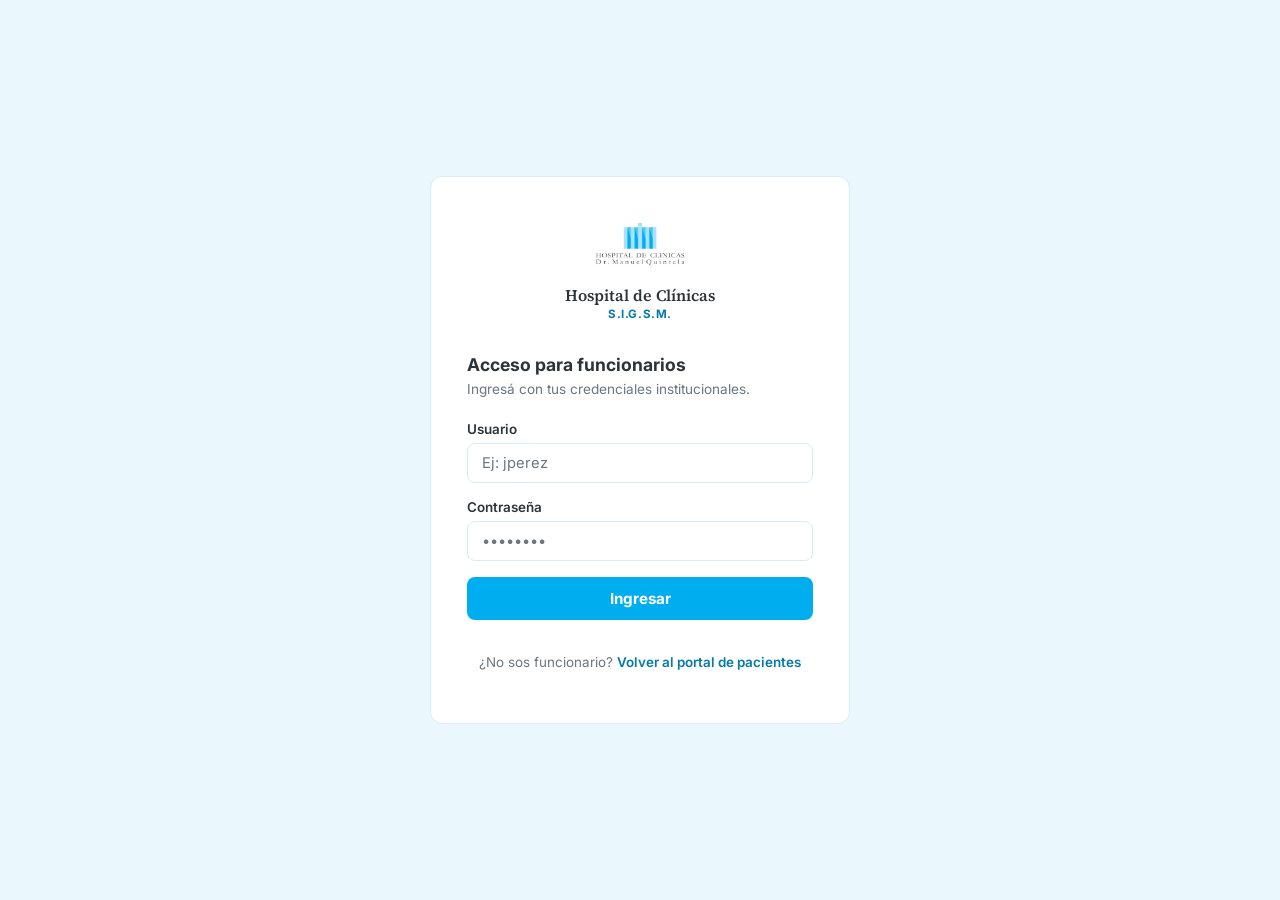
==== frontend/login.html @ 753cbdd1 "Terminamos todo" ====
<!DOCTYPE html>
<html lang="es">
<head>
  <meta charset="UTF-8">
  <meta name="viewport" content="width=device-width, initial-scale=1.0">
  <title>Login Funcionarios | S.I.G.S.M. — Hospital de Clínicas</title>
  <link rel="icon" type="image/png" href="img/logohc.png">
  <link rel="preconnect" href="https://fonts.googleapis.com">
  <link rel="preconnect" href="https://fonts.gstatic.com" crossorigin>
  <link href="https://fonts.googleapis.com/css2?family=Inter:wght@400;500;600;700&family=Source+Serif+4:wght@600&display=swap" rel="stylesheet">
  <link rel="stylesheet" href="css/login.css">
</head>
<body>

  <div class="login-card">

    <!-- Logo -->
    <a href="index.html" class="login-marca">
      <img src="img/logohc.png" alt="Hospital de Clínicas Dr. Manuel Quintela" class="login-marca__logo">
      <span class="login-marca__texto">
        <span class="login-marca__nombre">Hospital de Clínicas</span>
        <span class="login-marca__sistema">S.I.G.S.M.</span>
      </span>
    </a>

    <h1 class="login-titulo">Acceso para funcionarios</h1>
    <p class="login-subtitulo">Ingresá con tus credenciales institucionales.</p>

    <form action="portal-admin.html" method="get">

      <div class="campo">
        <label for="usuario">Usuario</label>
        <input
          type="text"
          id="usuario"
          name="usuario"
          placeholder="Ej: jperez"
          autocomplete="username"
          required>
      </div>

      <div class="campo">
        <label for="contrasena">Contraseña</label>
        <input
          type="password"
          id="contrasena"
          name="contrasena"
          placeholder="••••••••"
          autocomplete="current-password"
          required>
      </div>

      <button type="submit" class="btn-ingresar">Ingresar</button>

    </form>

    <p class="login-volver">
      ¿No sos funcionario? <a href="index.html">Volver al portal de pacientes</a>
    </p>

  </div>

</body>
</html>
---- frontend/css/login.css ----
/* ============================================
   S.I.G.S.M. — Login Funcionarios
   Hospital de Clínicas Dr. Manuel Quintela
   ============================================ */

:root {
  --azul-fuerte: #00aeef;
  --azul-oscuro: #047aa6;
  --azul-claro:  #b3e5fa;
  --azul-fondo:  #eaf7fd;
  --blanco:      #ffffff;
  --gris-texto:  #2e3338;
  --gris-suave:  #6b7680;
  --gris-borde:  #d7ecf7;
  --radio:       8px;
  --font-base:   'Inter', system-ui, sans-serif;
  --font-marca:  'Source Serif 4', Georgia, serif;
}

*, *::before, *::after { box-sizing: border-box; }

body {
  margin: 0;
  font-family: var(--font-base);
  color: var(--gris-texto);
  background: var(--azul-fondo);
  min-height: 100vh;
  display: flex;
  flex-direction: column;
  align-items: center;
  justify-content: center;
  padding: 24px 20px;
  -webkit-font-smoothing: antialiased;
}

a { color: inherit; }
button { font-family: inherit; cursor: pointer; }

a:focus-visible,
button:focus-visible,
input:focus-visible {
  outline: 3px solid var(--azul-fuerte);
  outline-offset: 2px;
}

/* ── CARD ────────────────────────────────── */
.login-card {
  background: var(--blanco);
  border: 1px solid var(--gris-borde);
  border-radius: 12px;
  padding: 40px 36px;
  width: 100%;
  max-width: 420px;
}

/* ── MARCA ───────────────────────────────── */
.login-marca {
  display: flex;
  flex-direction: column;
  align-items: center;
  gap: 12px;
  margin-bottom: 32px;
  text-decoration: none;
}

.login-marca__logo { height: 56px; width: auto; }

.login-marca__texto {
  text-align: center;
  line-height: 1.3;
}

.login-marca__nombre {
  font-family: var(--font-marca);
  font-size: 1rem;
  font-weight: 600;
  color: var(--gris-texto);
  display: block;
}

.login-marca__sistema {
  font-size: 0.72rem;
  font-weight: 700;
  letter-spacing: 0.05em;
  text-transform: uppercase;
  color: var(--azul-oscuro);
  display: block;
  margin-top: 2px;
}

/* ── TITULO ──────────────────────────────── */
.login-titulo {
  font-size: 1.1rem;
  font-weight: 700;
  margin: 0 0 6px;
  color: var(--gris-texto);
}

.login-subtitulo {
  font-size: 0.85rem;
  color: var(--gris-suave);
  margin: 0 0 24px;
}

/* ── FORM ────────────────────────────────── */
.campo {
  display: flex;
  flex-direction: column;
  gap: 6px;
  margin-bottom: 16px;
}

.campo label {
  font-size: 0.84rem;
  font-weight: 600;
  color: var(--gris-texto);
}

.campo input {
  font-family: var(--font-base);
  font-size: 0.92rem;
  color: var(--gris-texto);
  background: var(--blanco);
  border: 1.5px solid var(--gris-borde);
  border-radius: var(--radio);
  padding: 10px 14px;
  width: 100%;
  transition: border-color .15s;
}

.campo input:focus {
  outline: none;
  border-color: var(--azul-fuerte);
}

.campo input::placeholder { color: var(--gris-suave); }

/* ── BOTÓN INGRESAR ──────────────────────── */
.btn-ingresar {
  width: 100%;
  padding: 12px;
  background: var(--azul-fuerte);
  color: var(--blanco);
  border: none;
  border-radius: var(--radio);
  font-size: 0.95rem;
  font-weight: 700;
  transition: background .15s;
  margin-bottom: 20px;
}

.btn-ingresar:hover { background: var(--azul-oscuro); }

/* ── VOLVER ──────────────────────────────── */
.login-volver {
  text-align: center;
  font-size: 0.84rem;
  color: var(--gris-suave);
}

.login-volver a {
  color: var(--azul-oscuro);
  font-weight: 600;
  text-decoration: none;
}

.login-volver a:hover { text-decoration: underline; }

/* ── RESPONSIVE ──────────────────────────── */
@media (max-width: 460px) {
  .login-card { padding: 32px 24px; }
}
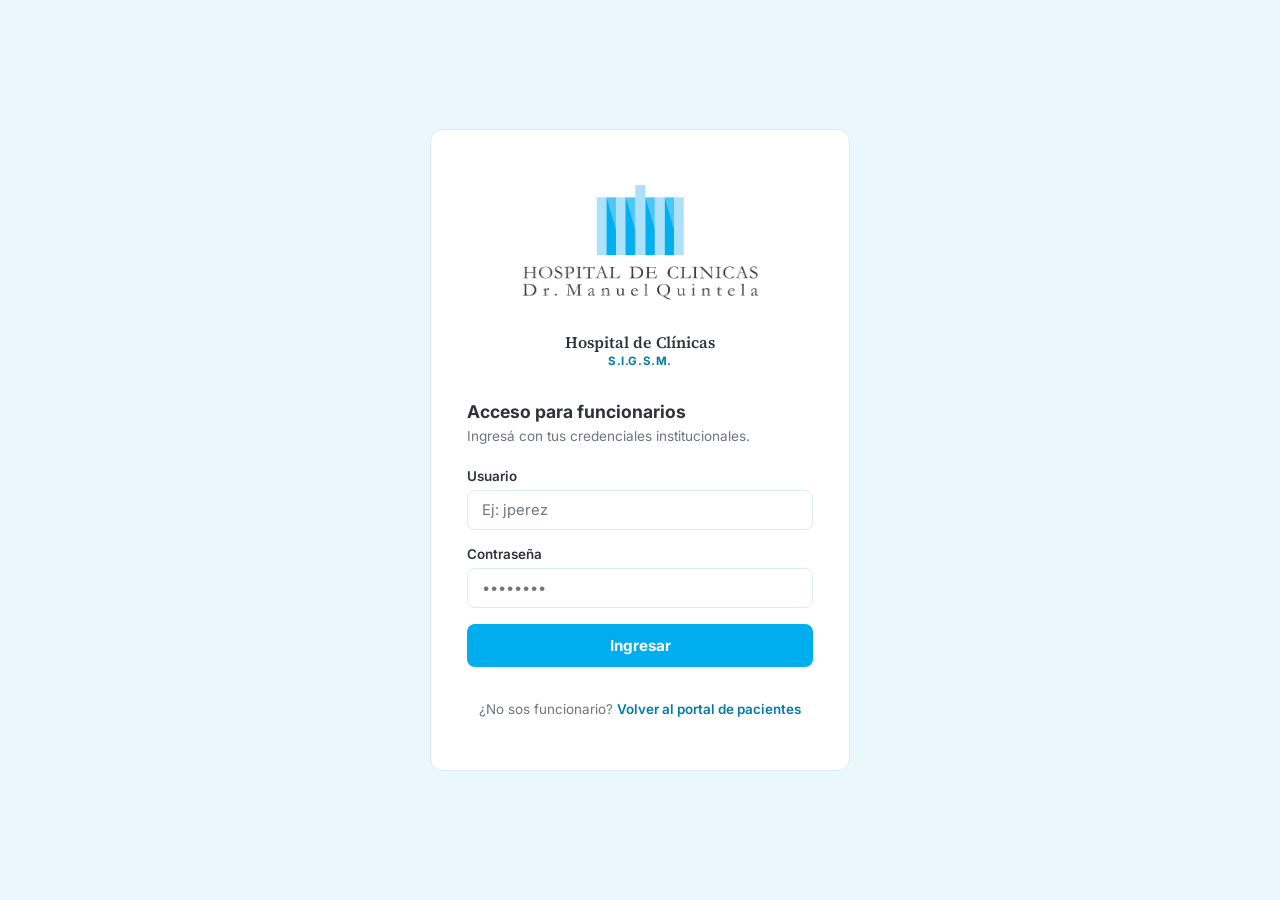
==== commit 68dcc2f4: "hace frio pa" ====
--- a/frontend/login.html
+++ b/frontend/login.html
@@ -5,8 +5,6 @@
   <meta name="viewport" content="width=device-width, initial-scale=1.0">
   <title>Login Funcionarios | S.I.G.S.M. — Hospital de Clínicas</title>
   <link rel="icon" type="image/png" href="img/logohc.png">
-  <link rel="preconnect" href="https://fonts.googleapis.com">
-  <link rel="preconnect" href="https://fonts.gstatic.com" crossorigin>
   <link href="https://fonts.googleapis.com/css2?family=Inter:wght@400;500;600;700&family=Source+Serif+4:wght@600&display=swap" rel="stylesheet">
   <link rel="stylesheet" href="css/login.css">
 </head>
--- a/frontend/css/login.css
+++ b/frontend/css/login.css
@@ -63,7 +63,7 @@
   text-decoration: none;
 }
 
-.login-marca__logo { height: 56px; width: auto; }
+.login-marca__logo { height: 150px; width: auto; }
 
 .login-marca__texto {
   text-align: center;
